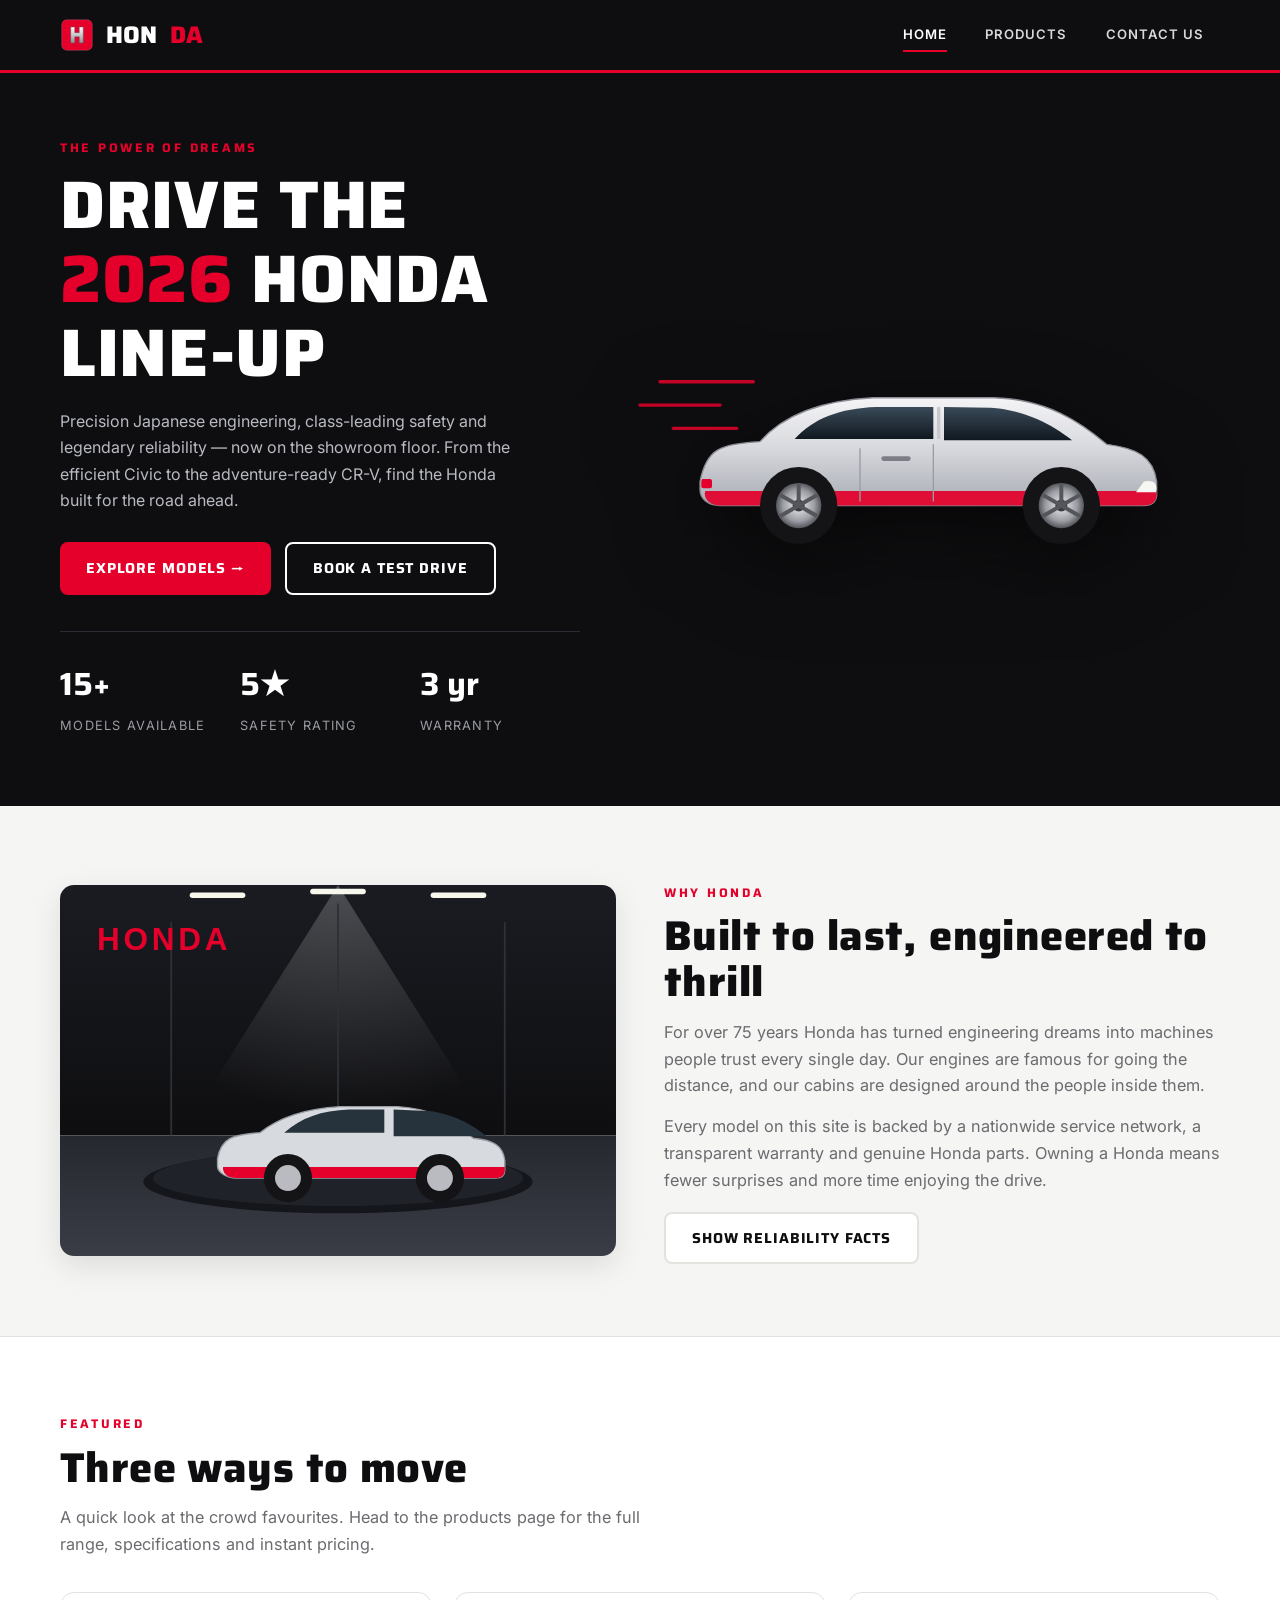
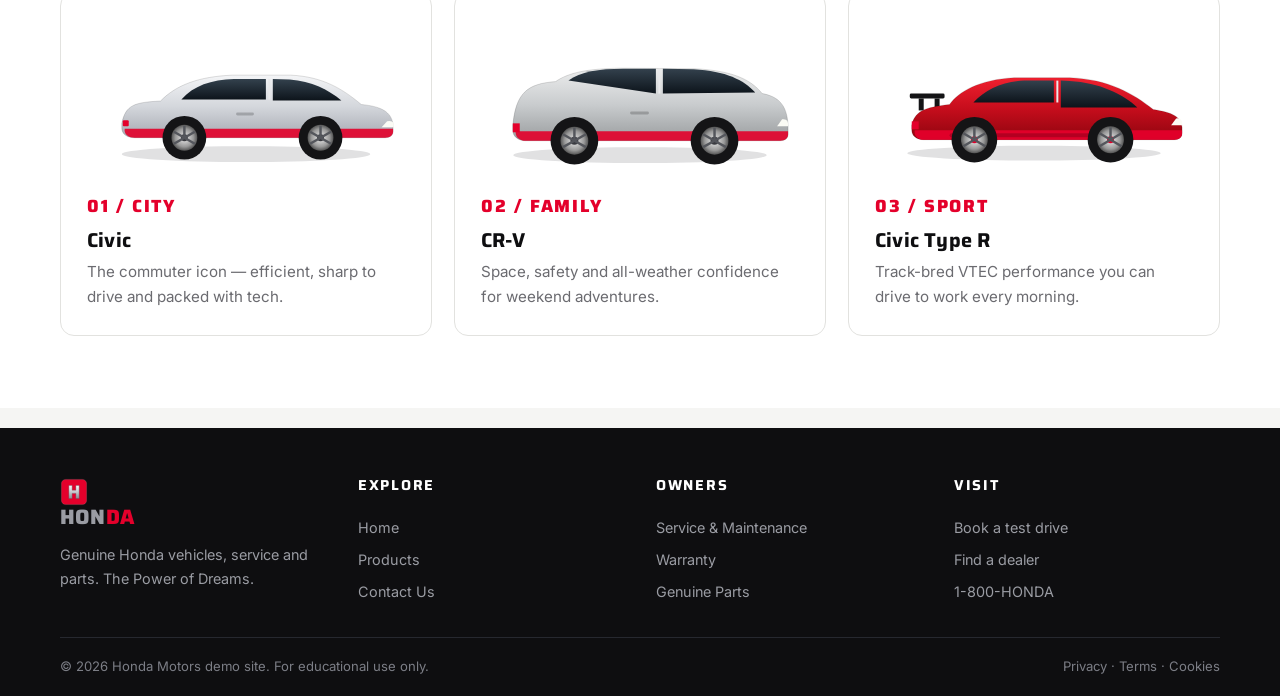
==== index.html @ 6017fd71 "initial commit" ====
<!DOCTYPE html>
<html lang="en">
<head>
  <meta charset="UTF-8">
  <meta name="viewport" content="width=device-width, initial-scale=1.0">
  <title>Honda Motors — Home</title>
  <link rel="icon" href="[data-uri]">
  <link rel="stylesheet" href="style.css">
</head>
<body>
  <!-- ============================================================
       Name: [Your Full Name]    |    ID: [Your Student ID]
       Page: Home (index.html)
       ============================================================ -->

  <!-- ===== HEADER + NAVIGATION ===== -->
  <header class="site-header">
    <div class="wrap nav">
      <a class="brand" href="index.html">
        <img src="[data-uri]" alt="Honda emblem">
        HON<span>DA</span>
      </a>
      <nav>
        <ul class="nav-links">
          <li><a class="active" href="index.html">Home</a></li>
          <li><a href="products.html">Products</a></li>
          <li><a href="contact.html">Contact Us</a></li>
        </ul>
      </nav>
    </div>
  </header>

  <!-- ===== HERO (uses display:flex) ===== -->
  <section class="hero">
    <div class="wrap hero-inner">
      <div class="hero-copy">
        <span class="eyebrow">The Power of Dreams</span>
        <h1>Drive the <em>2026</em> Honda line-up</h1>
        <p>
          Precision Japanese engineering, class-leading safety and legendary
          reliability — now on the showroom floor. From the efficient Civic to
          the adventure-ready CR-V, find the Honda built for the road ahead.
        </p>
        <div class="hero-actions">
          <!-- BUTTON 1 (onclick -> JavaScript) -->
          <button class="btn btn-primary" onclick="exploreModels()">Explore models &rarr;</button>
          <a class="btn btn-outline" style="color:#fff;border-color:#fff" href="contact.html">Book a test drive</a>
        </div>

        <!-- flexbox stat strip -->
        <div class="stats">
          <div class="stat"><b>15+</b><span>Models available</span></div>
          <div class="stat"><b>5&#9733;</b><span>Safety rating</span></div>
          <div class="stat"><b>3 yr</b><span>Warranty</span></div>
        </div>
      </div>
      <div class="hero-art">
        <img src="[data-uri]" alt="Honda sedan side profile">
      </div>
    </div>
  </section>

  <!-- ===== WHY HONDA (flexbox feature row) ===== -->
  <section class="section" id="why">
    <div class="wrap feature">
      <div class="feature-media">
        <img src="[data-uri]" alt="Honda showroom interior">
      </div>
      <div class="feature-text">
        <span class="eyebrow">Why Honda</span>
        <h2>Built to last, engineered to thrill</h2>
        <p class="lead">
          For over 75 years Honda has turned engineering dreams into machines
          people trust every single day. Our engines are famous for going the
          distance, and our cabins are designed around the people inside them.
        </p>
        <p class="lead" style="margin-top:14px">
          Every model on this site is backed by a nationwide service network, a
          transparent warranty and genuine Honda parts. Owning a Honda means
          fewer surprises and more time enjoying the drive.
        </p>

        <!-- BUTTON 2 (onclick -> JavaScript toggle) -->
        <button id="why-btn" class="btn btn-ghost" style="margin-top:18px" onclick="toggleDetails()">Show reliability facts</button>
        <div id="why-details" style="display:none;margin-top:16px;color:var(--muted)">
          <p>&#10003; Honda has ranked among the top brands for long-term dependability for years running.</p>
          <p>&#10003; Many Honda engines comfortably pass 200,000 miles with routine maintenance.</p>
          <p>&#10003; Strong resale value keeps more money in your pocket at trade-in time.</p>
        </div>
      </div>
    </div>
  </section>

  <!-- ===== LINE-UP TEASERS (flexbox cards) ===== -->
  <section class="section" id="lineup" style="background:#fff;border-top:1px solid var(--line)">
    <div class="wrap">
      <span class="eyebrow">Featured</span>
      <h2>Three ways to move</h2>
      <p class="lead" style="margin-bottom:34px">
        A quick look at the crowd favourites. Head to the products page for the
        full range, specifications and instant pricing.
      </p>
      <div class="cards">
        <article class="card">
          <img src="[data-uri]" alt="Honda Civic" style="margin-bottom:14px">
          <div class="num">01 / CITY</div>
          <h3>Civic</h3>
          <p>The commuter icon — efficient, sharp to drive and packed with tech.</p>
        </article>
        <article class="card">
          <img src="[data-uri]" alt="Honda CR-V" style="margin-bottom:14px">
          <div class="num">02 / FAMILY</div>
          <h3>CR-V</h3>
          <p>Space, safety and all-weather confidence for weekend adventures.</p>
        </article>
        <article class="card">
          <img src="[data-uri]" alt="Honda Civic Type R" style="margin-bottom:14px">
          <div class="num">03 / SPORT</div>
          <h3>Civic Type R</h3>
          <p>Track-bred VTEC performance you can drive to work every morning.</p>
        </article>
      </div>
    </div>
  </section>

  <!-- ===== FOOTER ===== -->
  <footer class="site-footer">
    <div class="wrap footer-top">
      <div class="footer-col footer-brand">
        <a class="brand" href="index.html" style="font-size:1.3rem">
          <img src="[data-uri]" alt="Honda emblem" style="width:28px;height:28px">
          HON<span>DA</span>
        </a>
        <p>Genuine Honda vehicles, service and parts. The Power of Dreams.</p>
      </div>
      <div class="footer-col">
        <h4>Explore</h4>
        <a href="index.html">Home</a>
        <a href="products.html">Products</a>
        <a href="contact.html">Contact Us</a>
      </div>
      <div class="footer-col">
        <h4>Owners</h4>
        <a href="#">Service &amp; Maintenance</a>
        <a href="#">Warranty</a>
        <a href="#">Genuine Parts</a>
      </div>
      <div class="footer-col">
        <h4>Visit</h4>
        <a href="contact.html">Book a test drive</a>
        <a href="contact.html">Find a dealer</a>
        <a href="tel:+18004466322">1-800-HONDA</a>
      </div>
    </div>
    <div class="wrap footer-bottom">
      <span>&copy; 2026 Honda Motors demo site. For educational use only.</span>
      <span>Privacy &middot; Terms &middot; Cookies</span>
    </div>
  </footer>

  <script src="script.js"></script>
</body>
</html>
---- style.css ----
/* =========================================================
   Honda Motors — Shared Stylesheet
   Automotive / engineered aesthetic
   ========================================================= */

@import url('https://fonts.googleapis.com/css2?family=Saira:wght@500;600;700;800&family=Inter:wght@400;500;600&display=swap');

:root{
  --ink:#0e0e10;          /* asphalt / near-black   */
  --ink-2:#1a1c22;        /* raised dark surface    */
  --red:#e4002b;          /* Honda racing red       */
  --red-dark:#b30022;
  --paper:#f5f5f3;        /* off-white background   */
  --panel:#ffffff;        /* card surface           */
  --line:#e2e2df;         /* hairline border        */
  --muted:#6b6b70;        /* secondary text         */
  --steel:#c9ccce;        /* metallic silver        */
  --shadow:0 10px 30px rgba(14,14,16,.10);
  --radius:14px;
}

*{box-sizing:border-box;margin:0;padding:0}

html{scroll-behavior:smooth}

body{
  font-family:'Inter',system-ui,Arial,sans-serif;
  color:var(--ink);
  background:var(--paper);
  line-height:1.65;
  -webkit-font-smoothing:antialiased;
}

h1,h2,h3,.brand{font-family:'Saira',sans-serif;letter-spacing:.01em;line-height:1.1}

img{max-width:100%;display:block}

a{color:inherit;text-decoration:none}

.wrap{width:min(1160px,92%);margin-inline:auto}

/* ---------- Header + Navigation ---------- */
.site-header{
  position:sticky;top:0;z-index:50;
  background:var(--ink);
  border-bottom:3px solid var(--red);
}
.nav{
  display:flex;align-items:center;justify-content:space-between;
  padding:14px 0;
}
.brand{
  display:flex;align-items:center;gap:12px;
  color:#fff;font-weight:800;font-size:1.5rem;text-transform:uppercase;
}
.brand img{width:34px;height:34px}
.brand span{color:var(--red)}

.nav-links{
  display:flex;align-items:center;gap:6px;list-style:none;
}
.nav-links a{
  position:relative;
  display:block;
  padding:10px 16px;
  color:#d7d8db;
  font-weight:600;
  font-size:.82rem;
  text-transform:uppercase;
  letter-spacing:.08em;
  transition:color .25s ease;
}
/* sliding underline hover effect */
.nav-links a::after{
  content:"";
  position:absolute;left:16px;right:16px;bottom:4px;
  height:2px;background:var(--red);
  transform:scaleX(0);transform-origin:left;
  transition:transform .28s ease;
}
.nav-links a:hover,
.nav-links a:focus-visible{color:#fff}
.nav-links a:hover::after,
.nav-links a:focus-visible::after{transform:scaleX(1)}
.nav-links a.active{color:#fff}
.nav-links a.active::after{transform:scaleX(1)}

/* ---------- Buttons ---------- */
.btn{
  display:inline-flex;align-items:center;gap:10px;
  font-family:'Saira',sans-serif;font-weight:700;font-size:.9rem;
  text-transform:uppercase;letter-spacing:.06em;
  padding:13px 26px;border:none;border-radius:8px;cursor:pointer;
  transition:transform .18s ease,box-shadow .18s ease,background .2s ease;
}
.btn:active{transform:translateY(1px)}
.btn-primary{background:var(--red);color:#fff}
.btn-primary:hover{background:var(--red-dark);box-shadow:0 8px 20px rgba(228,0,43,.35)}
.btn-outline{background:transparent;color:var(--ink);border:2px solid var(--ink)}
.btn-outline:hover{background:var(--ink);color:#fff}
.btn-ghost{background:#fff;color:var(--ink);border:2px solid var(--line)}
.btn-ghost:hover{border-color:var(--red);color:var(--red)}

/* ---------- Section scaffolding ---------- */
.section{padding:72px 0}
.eyebrow{
  font-family:'Saira',sans-serif;font-weight:700;font-size:.78rem;
  text-transform:uppercase;letter-spacing:.22em;color:var(--red);
  display:inline-block;margin-bottom:10px;
}
.section h2{font-size:clamp(1.8rem,4vw,2.6rem);font-weight:800;margin-bottom:14px}
.lead{color:var(--muted);max-width:60ch;font-size:1.02rem}

/* ---------- HOME: hero uses FLEXBOX ---------- */
.hero{background:var(--ink);color:#fff;overflow:hidden}
.hero-inner{
  display:flex;                 /* <-- required display:flex */
  align-items:center;
  gap:40px;
  padding:60px 0 68px;
  flex-wrap:wrap;
}
.hero-copy{flex:1 1 340px}
.hero-art{flex:1 1 420px}
.hero h1{font-size:clamp(2.4rem,6vw,4.2rem);font-weight:800;text-transform:uppercase}
.hero h1 em{color:var(--red);font-style:normal}
.hero p{color:#b9bbc2;margin:18px 0 28px;max-width:46ch}
.hero-actions{display:flex;gap:14px;flex-wrap:wrap}
.hero-art img{filter:drop-shadow(0 24px 40px rgba(0,0,0,.5))}

/* stat strip — flexbox */
.stats{
  display:flex;flex-wrap:wrap;gap:20px;
  border-top:1px solid #2a2c33;padding-top:26px;margin-top:36px;
}
.stat{flex:1 1 120px}
.stat b{font-family:'Saira',sans-serif;font-size:2rem;color:#fff;display:block}
.stat span{font-size:.8rem;color:#9a9ca3;text-transform:uppercase;letter-spacing:.1em}

/* feature row — flexbox */
.feature{
  display:flex;align-items:center;gap:48px;flex-wrap:wrap;
}
.feature .feature-media{flex:1 1 320px}
.feature .feature-text{flex:1 1 320px}
.feature img{border-radius:var(--radius);box-shadow:var(--shadow)}

.cards{display:flex;gap:22px;flex-wrap:wrap}
.card{
  flex:1 1 240px;background:var(--panel);border:1px solid var(--line);
  border-radius:var(--radius);padding:26px;transition:transform .2s ease,box-shadow .2s ease;
}
.card:hover{transform:translateY(-6px);box-shadow:var(--shadow)}
.card .num{font-family:'Saira';color:var(--red);font-weight:800;font-size:1.1rem;letter-spacing:.1em}
.card h3{margin:8px 0 8px;font-size:1.25rem}
.card p{color:var(--muted);font-size:.95rem}

/* ---------- PRODUCTS: uses CSS GRID ---------- */
.product-grid{
  display:grid;                                        /* <-- required display:grid */
  grid-template-columns:repeat(auto-fill,minmax(280px,1fr));
  gap:26px;
}
.product{
  background:var(--panel);border:1px solid var(--line);border-radius:var(--radius);
  overflow:hidden;display:flex;flex-direction:column;
  transition:transform .2s ease,box-shadow .2s ease,border-color .2s ease;
}
.product:hover{transform:translateY(-6px);box-shadow:var(--shadow);border-color:#d7d7d3}
.product-photo{background:linear-gradient(135deg,#f0f0ee,#e4e5e2);padding:22px 22px 8px}
.product-body{padding:20px 22px 24px;display:flex;flex-direction:column;gap:10px;flex:1}
.tag{
  align-self:flex-start;font-family:'Saira';font-size:.7rem;font-weight:700;
  text-transform:uppercase;letter-spacing:.12em;color:var(--red);
  background:rgba(228,0,43,.08);padding:4px 10px;border-radius:999px;
}
.product h3{font-size:1.35rem}
.spec{
  display:grid;grid-template-columns:1fr 1fr;gap:6px 14px;
  font-size:.82rem;color:var(--muted);margin-top:2px;
}
.spec b{color:var(--ink);font-weight:600}
.price-row{
  display:flex;align-items:center;justify-content:space-between;
  margin-top:auto;padding-top:12px;border-top:1px solid var(--line);
}
.price{font-family:'Saira';font-weight:800;font-size:1.4rem}
.price small{color:var(--muted);font-weight:500;font-size:.75rem}

/* quote output line under grid */
.quote-out{
  margin-top:26px;padding:18px 22px;border-radius:10px;
  background:var(--ink);color:#fff;font-family:'Saira';font-weight:600;
  display:none;
}
.quote-out.show{display:block;animation:pop .3s ease}
@keyframes pop{from{opacity:0;transform:translateY(8px)}to{opacity:1;transform:none}}

/* ---------- CONTACT ---------- */
.contact-grid{display:flex;gap:40px;flex-wrap:wrap}
.contact-form{flex:1 1 360px;background:var(--panel);border:1px solid var(--line);border-radius:var(--radius);padding:30px}
.contact-aside{flex:1 1 280px}
.field{margin-bottom:16px}
.field label{display:block;font-weight:600;font-size:.85rem;margin-bottom:6px}
.field input,.field select,.field textarea{
  width:100%;padding:12px 14px;border:1px solid var(--line);border-radius:9px;
  font-family:inherit;font-size:.95rem;background:#fbfbfa;transition:border-color .2s ease;
}
.field input:focus,.field select:focus,.field textarea:focus{outline:none;border-color:var(--red)}
.form-msg{margin-top:14px;font-weight:600;font-size:.92rem;min-height:1.2em}
.form-msg.ok{color:#137a2b}
.form-msg.err{color:var(--red)}

.info-card{
  background:var(--ink);color:#fff;border-radius:var(--radius);padding:26px;margin-bottom:20px;
}
.info-card h3{color:#fff;margin-bottom:14px}
.info-list{list-style:none;display:flex;flex-direction:column;gap:12px}
.info-list li{display:flex;gap:12px;font-size:.95rem;color:#cfd0d5}
.info-list .k{color:var(--red);font-family:'Saira';font-weight:700;min-width:74px}
.map-img{border-radius:var(--radius);box-shadow:var(--shadow)}

/* ---------- Footer ---------- */
.site-footer{background:var(--ink);color:#c7c8cd;margin-top:20px}
.footer-top{
  display:flex;flex-wrap:wrap;gap:32px;justify-content:space-between;
  padding:46px 0 30px;border-bottom:1px solid #26282f;
}
.footer-col{flex:1 1 180px}
.footer-col h4{font-family:'Saira';color:#fff;font-size:.9rem;letter-spacing:.12em;text-transform:uppercase;margin-bottom:14px}
.footer-col a{display:block;color:#9a9ca3;font-size:.9rem;padding:4px 0;transition:color .2s ease}
.footer-col a:hover{color:var(--red)}
.footer-brand p{color:#9a9ca3;font-size:.9rem;margin-top:10px;max-width:32ch}
.footer-bottom{display:flex;justify-content:space-between;flex-wrap:wrap;gap:10px;padding:18px 0;font-size:.82rem;color:#7c7e86}

/* ---------- Responsive ---------- */
@media (max-width:720px){
  .nav{flex-wrap:wrap;gap:8px}
  .nav-links{width:100%;justify-content:flex-start;flex-wrap:wrap}
  .nav-links a{padding:8px 12px}
  .section{padding:52px 0}
  .hero-inner{padding:40px 0}
}

/* Accessibility: respect reduced motion */
@media (prefers-reduced-motion:reduce){
  *{transition:none!important;animation:none!important;scroll-behavior:auto}
}
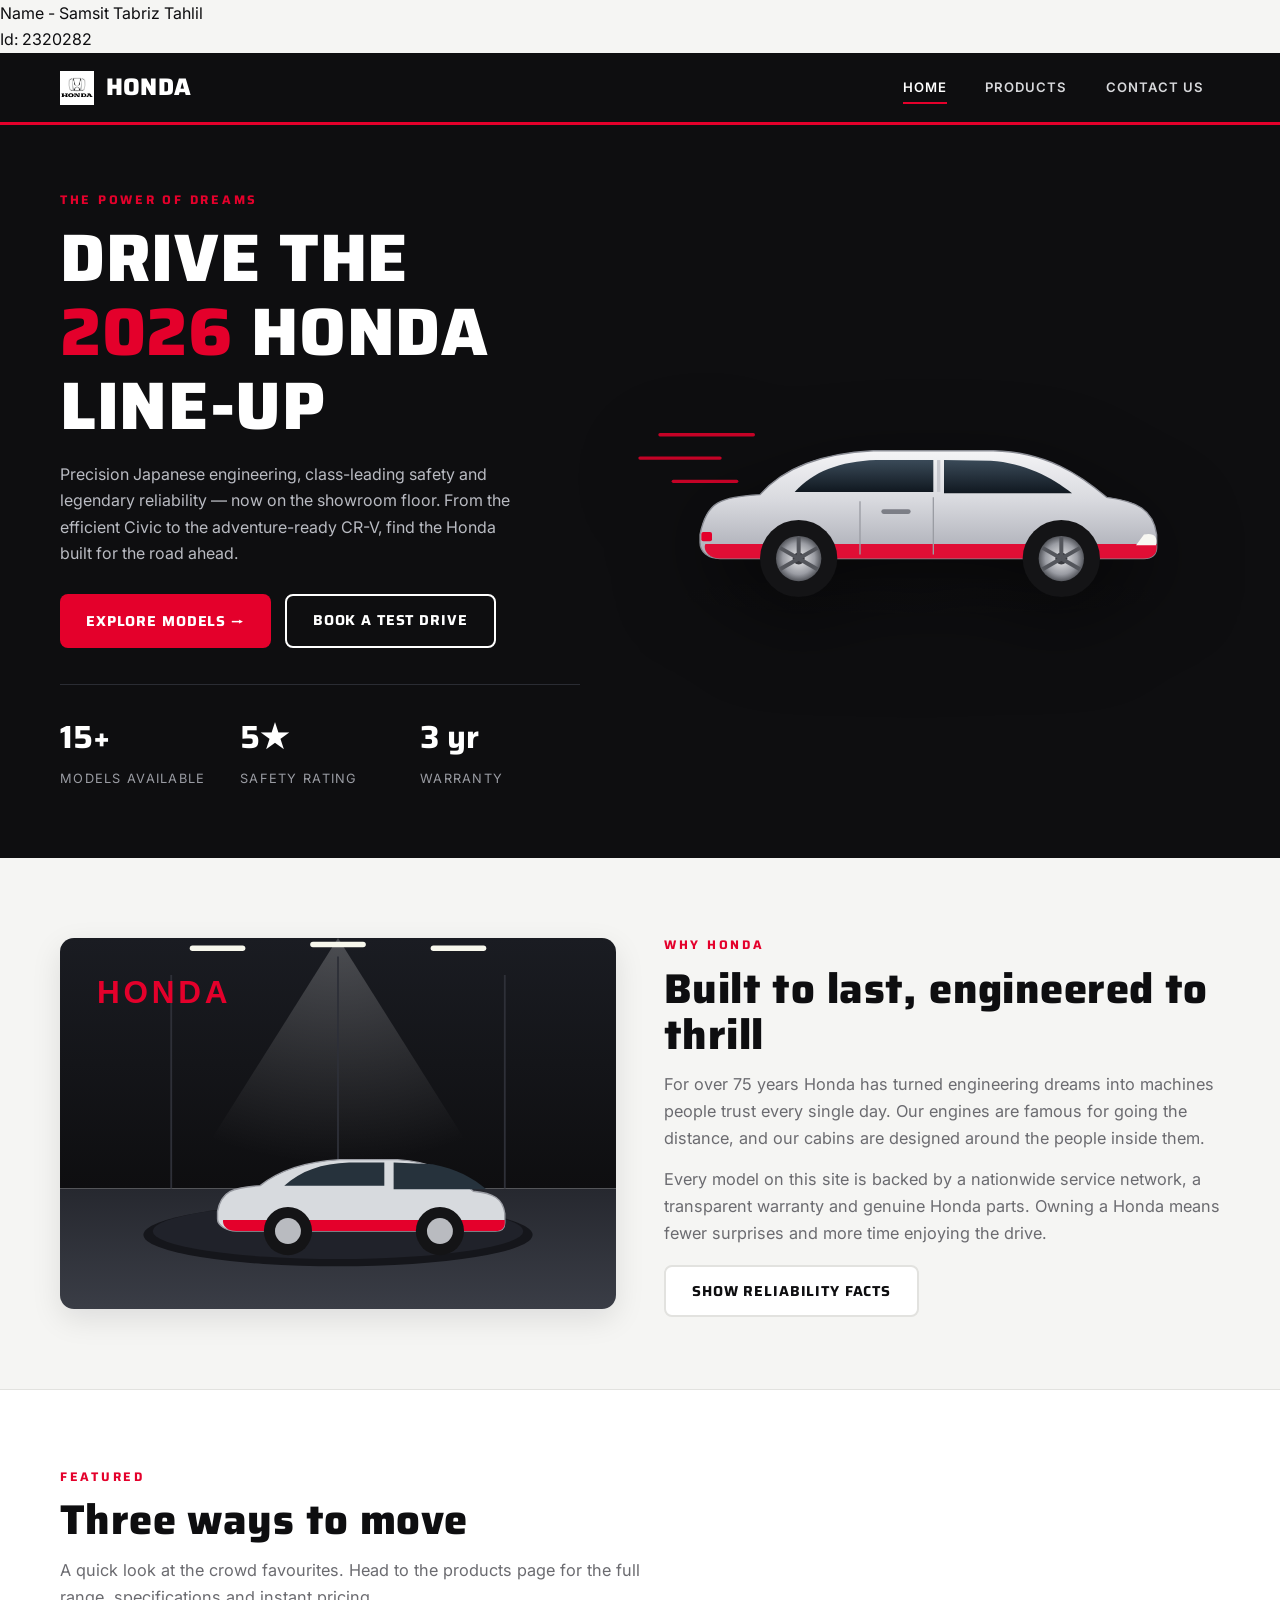
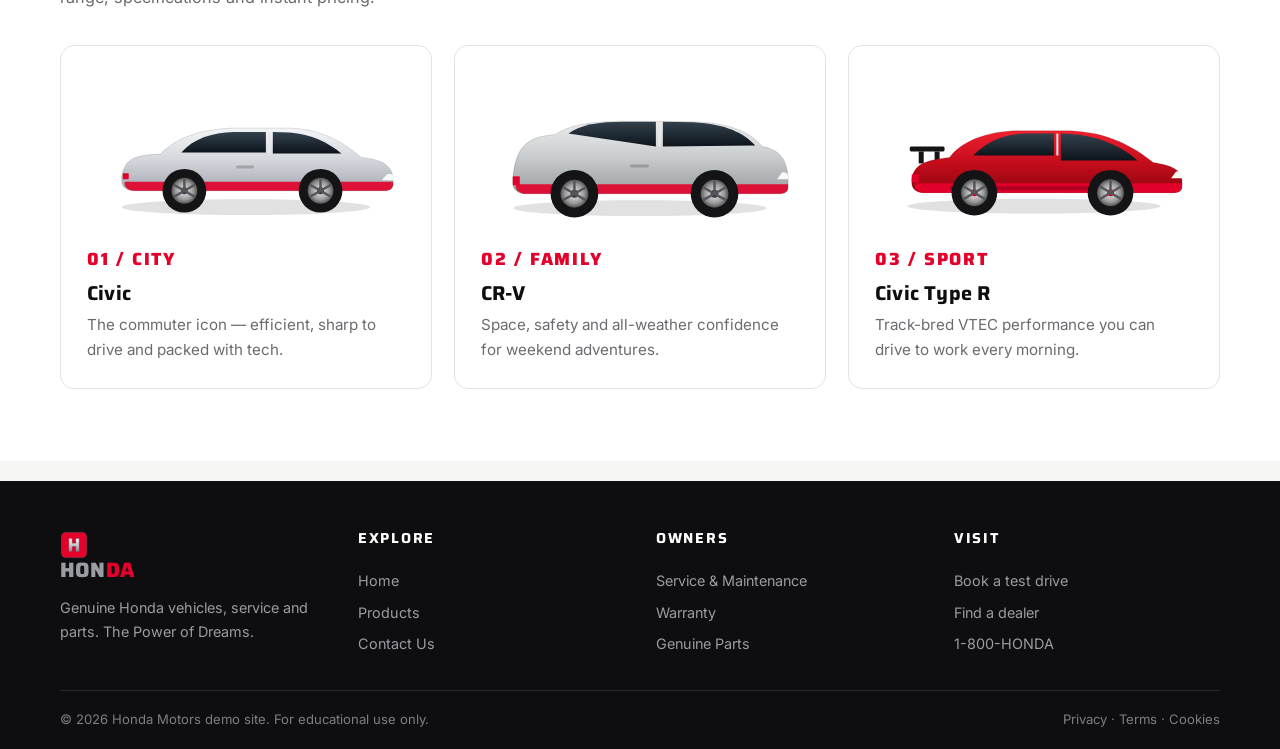
==== commit 8f90e11d: "Update website files" ====
--- a/index.html
+++ b/index.html
@@ -8,17 +8,16 @@
   <link rel="stylesheet" href="style.css">
 </head>
 <body>
-  <!-- ============================================================
-       Name: [Your Full Name]    |    ID: [Your Student ID]
-       Page: Home (index.html)
-       ============================================================ -->
+  Name - Samsit Tabriz Tahlil 
+  <br>Id: 2320282</br>
 
   <!-- ===== HEADER + NAVIGATION ===== -->
   <header class="site-header">
     <div class="wrap nav">
       <a class="brand" href="index.html">
-        <img src="[data-uri]" alt="Honda emblem">
-        HON<span>DA</span>
+          <img src="honda.jpg"
+  alt="Honda emblem">
+        HONDA
       </a>
       <nav>
         <ul class="nav-links">
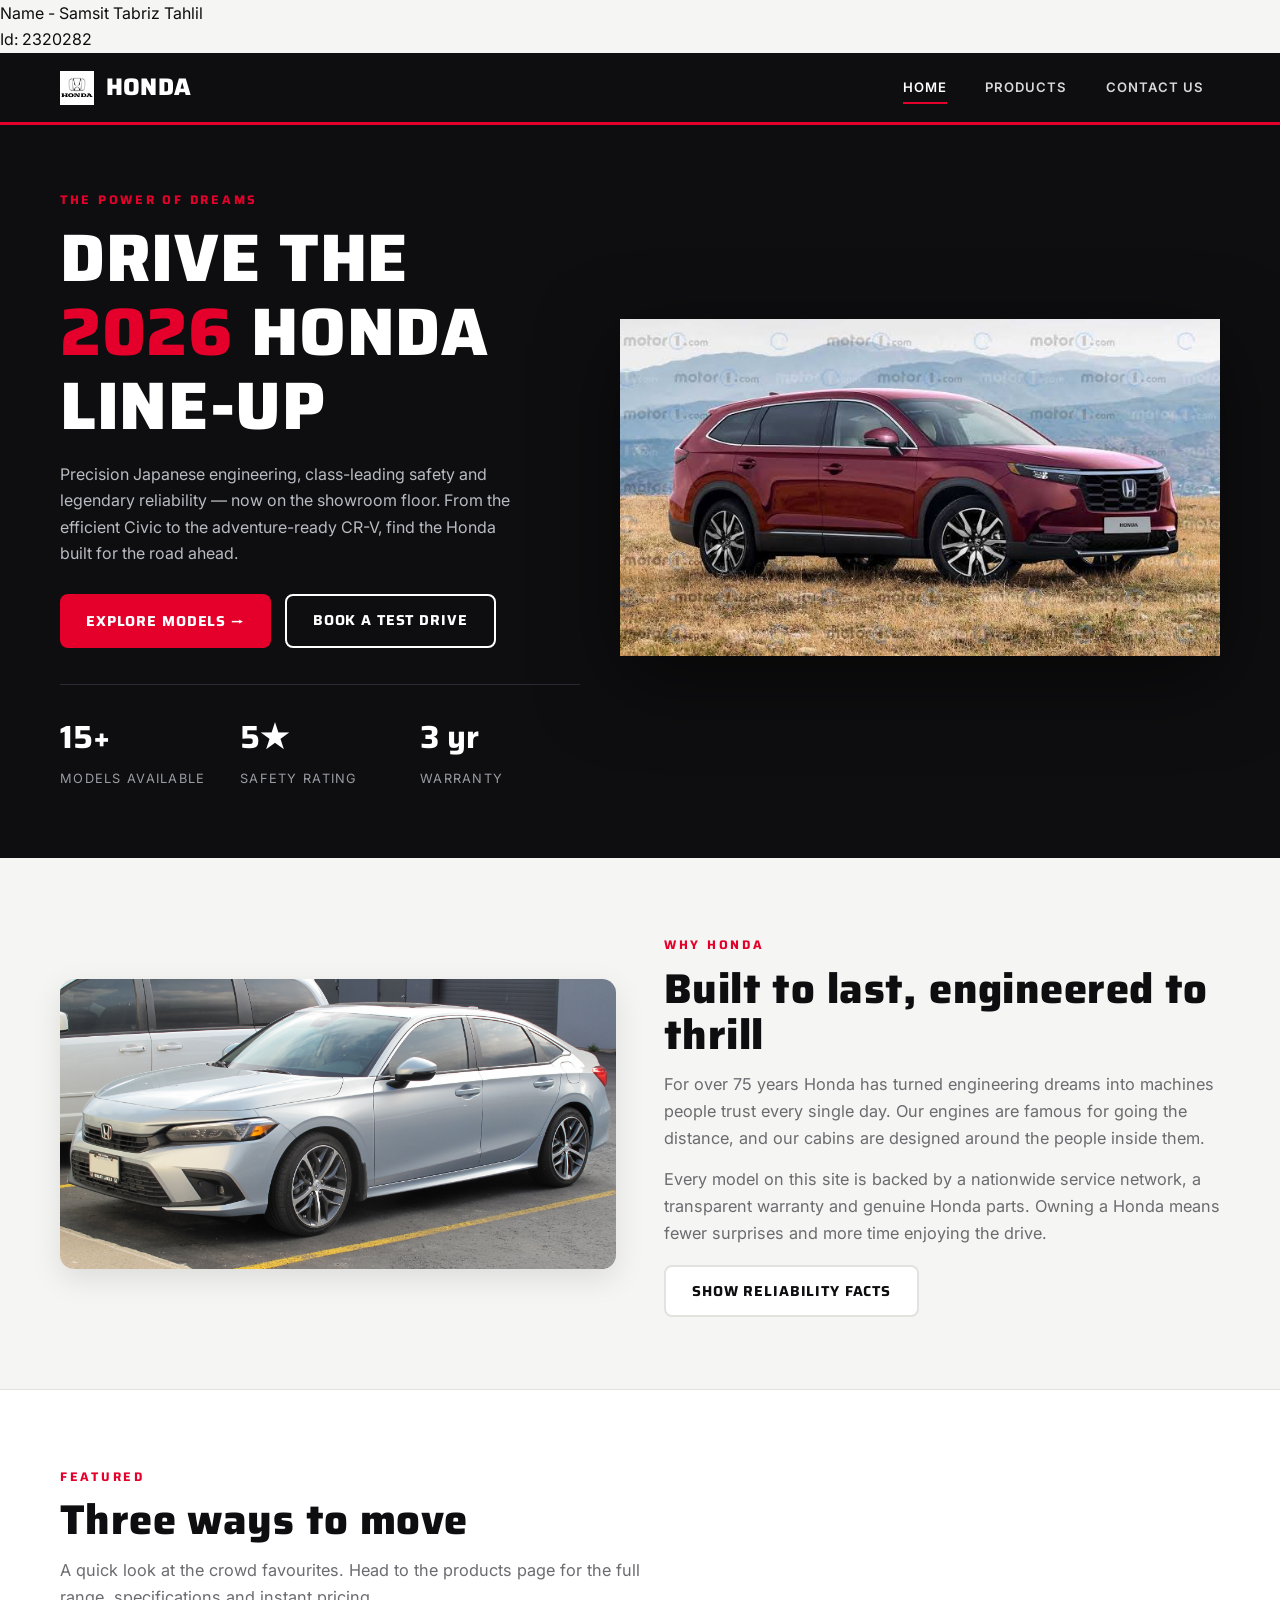
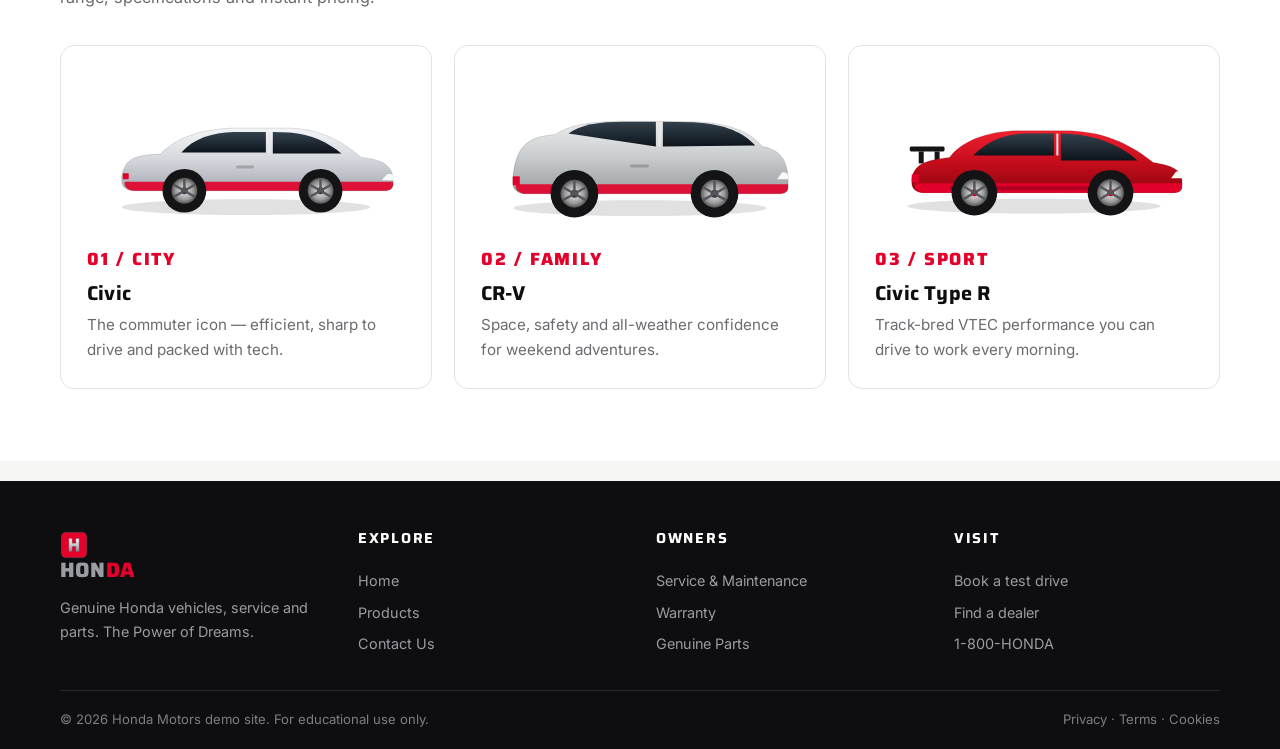
==== commit a6958f80: "Update Honda images and homepage content" ====
--- a/index.html
+++ b/index.html
@@ -54,7 +54,7 @@
         </div>
       </div>
       <div class="hero-art">
-        <img src="[data-uri]" alt="Honda sedan side profile">
+        <img src="HondaCRV6th.jpg" alt="Honda CR-V 6th gen">
       </div>
     </div>
   </section>
@@ -63,7 +63,7 @@
   <section class="section" id="why">
     <div class="wrap feature">
       <div class="feature-media">
-        <img src="[data-uri]" alt="Honda showroom interior">
+        <img src="HondaCivic.jpg" alt="Honda Civic 11th gen">
       </div>
       <div class="feature-text">
         <span class="eyebrow">Why Honda</span>
